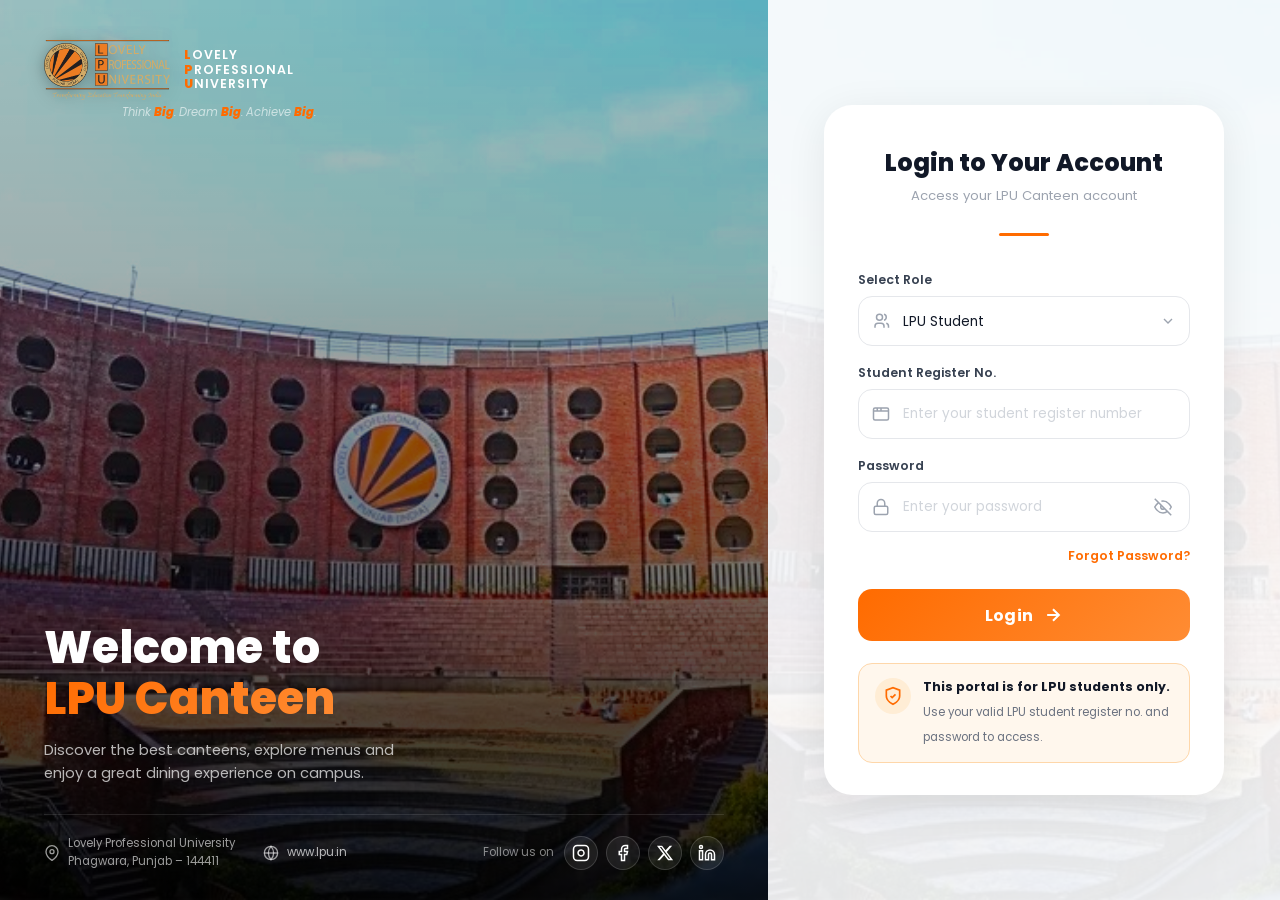
==== index.html @ c1cda1d6 "Make frontend fully responsive across all screens" ====
<!DOCTYPE html>
<html lang="en">
<head>
    <meta charset="UTF-8">
    <meta name="viewport" content="width=device-width, initial-scale=1.0">
    <meta name="description" content="LPU Canteen - Smart digital ordering for campus dining at Lovely Professional University">
    <title>LPU Canteen - Login</title>
    <link rel="preconnect" href="https://fonts.googleapis.com">
    <link rel="preconnect" href="https://fonts.gstatic.com" crossorigin>
    <link href="https://fonts.googleapis.com/css2?family=Poppins:wght@300;400;500;600;700;800;900&display=swap" rel="stylesheet">
    <link rel="stylesheet" href="style.css">
</head>
<body>
    <div class="login-page" id="login-page">

        <!-- ========== LEFT PANEL ========== -->
        <div class="left-panel" id="left-panel">
            <div class="bg-overlay"></div>
            <div class="bg-gradient"></div>

            <div class="left-content">
                <!-- Logo -->
                <div class="lpu-logo fade-in" id="lpu-logo">
                    <img src="lpu-logo.png" alt="LPU Logo" class="logo-img">
                    <div class="logo-text-block">
                        <span class="logo-l"><span class="orange">L</span>OVELY</span>
                        <span class="logo-l"><span class="orange">P</span>ROFESSIONAL</span>
                        <span class="logo-l"><span class="orange">U</span>NIVERSITY</span>
                    </div>
                </div>

                <!-- Tagline -->
                <p class="tagline fade-in delay-1"><em>Think <span class="orange">Big</span>. Dream <span class="orange">Big</span>. Achieve <span class="orange">Big</span>.</em></p>

                <!-- LPU Emblem Center (mobile) -->
                <div class="center-emblem fade-in delay-2">
                    <img src="lpu-logo.png" alt="LPU Emblem" class="emblem-img">
                </div>

                <!-- Hero Text -->
                <div class="hero-text fade-in delay-2">
                    <h1>Welcome to<br><span class="gradient-text">LPU Canteen</span></h1>
                    <p class="hero-sub">Discover the best canteens, explore menus and enjoy a great dining experience on campus.</p>
                </div>



                <!-- Footer -->
                <div class="left-footer fade-in delay-4" id="left-footer">
                    <div class="footer-item">
                        <svg width="16" height="16" viewBox="0 0 24 24" fill="none" stroke="currentColor" stroke-width="2"><path d="M21 10c0 7-9 13-9 13s-9-6-9-13a9 9 0 0 1 18 0z"/><circle cx="12" cy="10" r="3"/></svg>
                        <div>
                            <span>Lovely Professional University</span>
                            <span>Phagwara, Punjab – 144411</span>
                        </div>
                    </div>
                    <div class="footer-item">
                        <svg width="16" height="16" viewBox="0 0 24 24" fill="none" stroke="currentColor" stroke-width="2"><circle cx="12" cy="12" r="10"/><line x1="2" y1="12" x2="22" y2="12"/><path d="M12 2a15.3 15.3 0 0 1 4 10 15.3 15.3 0 0 1-4 10 15.3 15.3 0 0 1-4-10 15.3 15.3 0 0 1 4-10z"/></svg>
                        <a href="https://www.lpu.in" target="_blank">www.lpu.in</a>
                    </div>
                    <div class="footer-social">
                        <span>Follow us on</span>
                        <div class="social-icons">
                            <a href="https://www.instagram.com/lpuuniversity/" target="_blank" aria-label="Instagram" class="social-btn"><svg width="18" height="18" viewBox="0 0 24 24" fill="none" stroke="currentColor" stroke-width="2"><rect x="2" y="2" width="20" height="20" rx="5" ry="5"/><path d="M16 11.37A4 4 0 1 1 12.63 8 4 4 0 0 1 16 11.37z"/><line x1="17.5" y1="6.5" x2="17.51" y2="6.5"/></svg></a>
                            <a href="https://www.facebook.com/LPUUniversity/" target="_blank" aria-label="Facebook" class="social-btn"><svg width="18" height="18" viewBox="0 0 24 24" fill="none" stroke="currentColor" stroke-width="2"><path d="M18 2h-3a5 5 0 0 0-5 5v3H7v4h3v8h4v-8h3l1-4h-4V7a1 1 0 0 1 1-1h3z"/></svg></a>
                            <a href="https://x.com/lpuuniversity" target="_blank" aria-label="X" class="social-btn"><svg width="18" height="18" viewBox="0 0 24 24" fill="currentColor"><path d="M18.244 2.25h3.308l-7.227 8.26 8.502 11.24H16.17l-5.214-6.817L4.99 21.75H1.68l7.73-8.835L1.254 2.25H8.08l4.713 6.231zm-1.161 17.52h1.833L7.084 4.126H5.117z"/></svg></a>
                            <a href="https://www.linkedin.com/school/h.l.-agrawal-b.ed.-college-betul/?originalSubdomain=in" target="_blank" aria-label="LinkedIn" class="social-btn"><svg width="18" height="18" viewBox="0 0 24 24" fill="none" stroke="currentColor" stroke-width="2"><path d="M16 8a6 6 0 0 1 6 6v7h-4v-7a2 2 0 0 0-2-2 2 2 0 0 0-2 2v7h-4v-7a6 6 0 0 1 6-6z"/><rect x="2" y="9" width="4" height="12"/><circle cx="4" cy="4" r="2"/></svg></a>
                        </div>
                    </div>
                </div>
            </div>
        </div>

        <!-- ========== RIGHT PANEL ========== -->
        <div class="right-panel" id="right-panel">
            <!-- Mobile user icon -->
            <div class="mobile-user-icon fade-in">
                <svg width="32" height="32" viewBox="0 0 24 24" fill="none" stroke="#ff6b00" stroke-width="1.5"><path d="M16 21v-2a4 4 0 0 0-4-4H8a4 4 0 0 0-4 4v2"/><circle cx="10" cy="7" r="4"/><path d="M22 21v-2a4 4 0 0 0-3-3.87"/><path d="M16 3.13a4 4 0 0 1 0 7.75"/></svg>
            </div>

            <div class="login-card fade-in delay-1" id="login-card">
                <h2 id="card-heading">Login to Your Account</h2>
                <p class="card-sub">Access your LPU Canteen account</p>
                <div class="heading-underline"><span></span></div>

                <form id="login-form" onsubmit="return handleLogin(event)">
                    <!-- Role -->
                    <div class="form-group" id="role-group">
                        <label for="role">Select Role</label>
                        <div class="input-wrap select-wrap">
                            <span class="field-icon">
                                <svg width="18" height="18" viewBox="0 0 24 24" fill="none" stroke="currentColor" stroke-width="2"><path d="M16 21v-2a4 4 0 0 0-4-4H8a4 4 0 0 0-4 4v2"/><circle cx="10" cy="7" r="4"/><path d="M22 21v-2a4 4 0 0 0-3-3.87"/><path d="M16 3.13a4 4 0 0 1 0 7.75"/></svg>
                            </span>
                            <select id="role">
                                <option value="student" selected>LPU Student</option>
                                <option value="faculty">Faculty</option>
                                <option value="staff">Staff</option>
                            </select>
                            <span class="select-arrow">
                                <svg width="16" height="16" viewBox="0 0 24 24" fill="none" stroke="currentColor" stroke-width="2"><polyline points="6 9 12 15 18 9"/></svg>
                            </span>
                        </div>
                    </div>

                    <!-- Register Number -->
                    <div class="form-group" id="reg-group">
                        <label for="reg-number">Student Register No.</label>
                        <div class="input-wrap">
                            <span class="field-icon">
                                <svg width="18" height="18" viewBox="0 0 24 24" fill="none" stroke="currentColor" stroke-width="2"><rect x="2" y="4" width="20" height="16" rx="2"/><path d="M2 8h20"/><path d="M7 4v4"/><path d="M12 4v4"/></svg>
                            </span>
                            <input type="text" id="reg-number" placeholder="Enter your student register number" autocomplete="username">
                        </div>
                        <span class="error-msg" id="reg-error"></span>
                    </div>

                    <!-- Password -->
                    <div class="form-group" id="pass-group">
                        <label for="password">Password</label>
                        <div class="input-wrap">
                            <span class="field-icon">
                                <svg width="18" height="18" viewBox="0 0 24 24" fill="none" stroke="currentColor" stroke-width="2"><rect x="3" y="11" width="18" height="11" rx="2" ry="2"/><path d="M7 11V7a5 5 0 0 1 10 0v4"/></svg>
                            </span>
                            <input type="password" id="password" placeholder="Enter your password" autocomplete="current-password">
                            <button type="button" class="toggle-pw" id="toggle-pw" aria-label="Toggle password">
                                <svg class="eye-off" width="18" height="18" viewBox="0 0 24 24" fill="none" stroke="currentColor" stroke-width="2"><path d="M17.94 17.94A10.07 10.07 0 0 1 12 20c-7 0-11-8-11-8a18.45 18.45 0 0 1 5.06-5.94"/><path d="M9.9 4.24A9.12 9.12 0 0 1 12 4c7 0 11 8 11 8a18.5 18.5 0 0 1-2.16 3.19m-6.72-1.07a3 3 0 1 1-4.24-4.24"/><line x1="1" y1="1" x2="23" y2="23"/></svg>
                                <svg class="eye-on" width="18" height="18" viewBox="0 0 24 24" fill="none" stroke="currentColor" stroke-width="2" style="display:none"><path d="M1 12s4-8 11-8 11 8 11 8-4 8-11 8-11-8-11-8z"/><circle cx="12" cy="12" r="3"/></svg>
                            </button>
                        </div>
                        <span class="error-msg" id="pass-error"></span>
                    </div>


                    <div class="forgot-row">
                        <a href="#" id="forgot-pw" class="forgot-link">Forgot Password?</a>
                    </div>

                    <!-- Login Button -->
                    <button type="submit" class="login-btn" id="login-btn">
                        <span>Login</span>
                        <svg width="20" height="20" viewBox="0 0 24 24" fill="none" stroke="currentColor" stroke-width="2.5"><line x1="5" y1="12" x2="19" y2="12"/><polyline points="12 5 19 12 12 19"/></svg>
                    </button>
                </form>

                <!-- Security Notice -->
                <div class="security-notice" id="security-notice">
                    <div class="notice-icon">
                        <svg width="20" height="20" viewBox="0 0 24 24" fill="none" stroke="#ff6b00" stroke-width="2"><path d="M12 22s8-4 8-10V5l-8-3-8 3v7c0 6 8 10 8 10z"/><polyline points="9 12 11 14 15 10" stroke="#ff6b00"/></svg>
                    </div>
                    <div>
                        <strong>This portal is for LPU students only.</strong>
                        <span>Use your valid LPU student register no. and password to access.</span>
                    </div>
                </div>
            </div>
        </div>
    </div>

    <script src="script.js"></script>
</body>
</html>
---- style.css ----
/* ===== RESET ===== */
*,*::before,*::after{margin:0;padding:0;box-sizing:border-box}
:root{
  --orange:#ff6b00;--orange-light:#ff8c33;--orange-dark:#e55d00;
  --dark:#0d0d0d;--dark-card:rgba(20,20,20,0.75);
  --white:#ffffff;--gray-50:#f9fafb;--gray-100:#f3f4f6;--gray-200:#e5e7eb;
  --gray-300:#d1d5db;--gray-400:#9ca3af;--gray-500:#6b7280;--gray-700:#374151;--gray-900:#111827;
  --radius:14px;--radius-lg:20px;--radius-xl:28px;
  --shadow-card:0 8px 40px rgba(0,0,0,0.08);
  --transition:0.3s cubic-bezier(.4,0,.2,1);
}
html{font-size:16px;scroll-behavior:smooth}
body{font-family:'Poppins',sans-serif;background:#f5f0eb;color:var(--gray-900);min-height:100vh;overflow-x:hidden}

/* ===== ANIMATIONS ===== */
@keyframes fadeInUp{from{opacity:0;transform:translateY(30px)}to{opacity:1;transform:translateY(0)}}
@keyframes fadeIn{from{opacity:0}to{opacity:1}}
@keyframes float{0%,100%{transform:translateY(0)}50%{transform:translateY(-8px)}}
@keyframes shimmer{0%{background-position:-200% 0}100%{background-position:200% 0}}
@keyframes glow-pulse{0%,100%{box-shadow:0 0 20px rgba(255,107,0,0.2)}50%{box-shadow:0 0 35px rgba(255,107,0,0.45)}}
@keyframes underline-grow{from{width:0}to{width:50px}}
@keyframes shake{0%,100%{transform:translateX(0)}20%{transform:translateX(-6px)}40%{transform:translateX(6px)}60%{transform:translateX(-4px)}80%{transform:translateX(4px)}}

.fade-in{opacity:0;animation:fadeInUp .7s ease forwards}
.delay-1{animation-delay:.15s}
.delay-2{animation-delay:.3s}
.delay-3{animation-delay:.5s}
.delay-4{animation-delay:.7s}

/* ===== PAGE LAYOUT ===== */
.login-page{display:flex;min-height:100vh;width:100%}

/* ===== LEFT PANEL ===== */
.left-panel{
  flex:1;position:relative;overflow:hidden;display:flex;align-items:flex-end;
  min-height:100vh;
}
.left-panel::before{
  content:'';position:absolute;inset:0;z-index:0;
  background:url('lpu-campus.png') center/cover no-repeat;
  filter:saturate(1.3) brightness(1.05);
}
.bg-overlay{position:absolute;inset:0;background:rgba(0,0,0,0.25);z-index:1}
.bg-gradient{position:absolute;inset:0;z-index:2;
  background:linear-gradient(to top,rgba(0,0,0,0.85) 0%,rgba(0,0,0,0.35) 40%,rgba(0,0,0,0.08) 70%,transparent 100%);
}
.left-content{position:relative;z-index:3;width:100%;padding:40px 44px 30px;display:flex;flex-direction:column;min-height:100vh}

/* Logo */
.lpu-logo{display:flex;align-items:center;gap:14px;margin-bottom:6px}
.logo-img{height:60px;width:auto;object-fit:contain;filter:drop-shadow(0 2px 8px rgba(0,0,0,0.3))}
.logo-text-block{display:flex;flex-direction:column;gap:0;line-height:1.2}
.logo-l{font-size:.78rem;font-weight:600;color:var(--white);letter-spacing:.08em}
.orange{color:var(--orange);font-weight:800}
.tagline{font-size:.72rem;color:rgba(255,255,255,0.6);margin-bottom:auto;margin-left:78px;margin-top:-2px}

/* Center emblem (mobile only) */
.center-emblem{display:none}
.emblem-img{height:70px;width:auto;object-fit:contain;filter:drop-shadow(0 4px 15px rgba(255,107,0,0.3))}

/* Hero Text */
.hero-text{margin-top:auto;margin-bottom:28px}
.hero-text h1{font-size:2.8rem;font-weight:800;color:var(--white);line-height:1.15;margin-bottom:14px}
.gradient-text{background:linear-gradient(135deg,var(--orange),var(--orange-light));-webkit-background-clip:text;-webkit-text-fill-color:transparent;background-clip:text}
.hero-sub{font-size:.92rem;color:rgba(255,255,255,0.7);line-height:1.6;max-width:380px}

/* Feature Cards */
.feature-cards{display:flex;gap:14px;margin-bottom:32px}
.feature-card{
  flex:1;padding:20px 16px;text-align:center;
  background:var(--dark-card);backdrop-filter:blur(20px);
  border:1px solid rgba(255,255,255,0.08);border-radius:var(--radius);
  display:flex;flex-direction:column;align-items:center;gap:8px;
  transition:var(--transition);cursor:default;
}
.feature-card:hover{
  border-color:var(--orange);background:rgba(255,107,0,0.08);
  box-shadow:0 0 25px rgba(255,107,0,0.15);transform:translateY(-6px);
}
.fc-icon{color:var(--orange);margin-bottom:2px}
.feature-card strong{font-size:.78rem;font-weight:700;color:var(--white)}
.feature-card span{font-size:.68rem;color:rgba(255,255,255,0.5);line-height:1.4}
.float-card{animation:float 5s ease-in-out infinite}
.float-card:nth-child(2){animation-delay:.8s}
.float-card:nth-child(3){animation-delay:1.6s}

/* Footer */
.left-footer{display:flex;align-items:center;gap:28px;padding-top:20px;border-top:1px solid rgba(255,255,255,0.1);flex-wrap:wrap}
.footer-item{display:flex;align-items:center;gap:8px;color:rgba(255,255,255,0.6);font-size:.72rem}
.footer-item div{display:flex;flex-direction:column;gap:1px}
.footer-item a{color:rgba(255,255,255,0.7);text-decoration:none;transition:var(--transition)}
.footer-item a:hover{color:var(--orange)}
.footer-social{display:flex;align-items:center;gap:10px;margin-left:auto}
.footer-social>span{font-size:.72rem;color:rgba(255,255,255,0.5)}
.social-icons{display:flex;gap:8px}
.social-btn{
  width:34px;height:34px;border-radius:50%;display:flex;align-items:center;justify-content:center;
  background:rgba(255,255,255,0.08);border:1px solid rgba(255,255,255,0.15);
  color:var(--white);transition:var(--transition);text-decoration:none;
}
.social-btn:hover{background:var(--orange);border-color:var(--orange);transform:scale(1.1)}

/* ===== RIGHT PANEL ===== */
.right-panel{
  flex:0 0 40%;display:flex;flex-direction:column;align-items:center;justify-content:center;
  padding:40px 36px;background:var(--gray-50);position:relative;overflow-y:auto;
}
.right-panel::before{
  content:'';position:absolute;inset:0;
  background:url('lpu-campus.png') center/cover no-repeat;
  opacity:0.08;z-index:0;pointer-events:none;
}
.right-panel > *{position:relative;z-index:1}
.mobile-user-icon{display:none}

/* Login Card */
.login-card{
  width:100%;max-width:400px;background:var(--white);border-radius:var(--radius-xl);
  padding:40px 34px 32px;box-shadow:var(--shadow-card);position:relative;
}
.login-card h2{font-size:1.5rem;font-weight:800;color:var(--gray-900);text-align:center;margin-bottom:6px}
.card-sub{font-size:.82rem;color:var(--gray-400);text-align:center;margin-bottom:12px}
.heading-underline{text-align:center;margin-bottom:28px}
.heading-underline span{display:inline-block;width:50px;height:3.5px;background:var(--orange);border-radius:4px;animation:underline-grow .6s ease forwards .5s}

/* Form */
.form-group{margin-bottom:18px}
.form-group label{display:block;font-size:.78rem;font-weight:600;color:var(--gray-700);margin-bottom:7px}
.input-wrap{position:relative;display:flex;align-items:center}
.field-icon{position:absolute;left:14px;color:var(--gray-400);display:flex;z-index:1;pointer-events:none;transition:var(--transition)}
.input-wrap input,.input-wrap select{
  width:100%;height:50px;padding:0 14px 0 44px;font-family:'Poppins',sans-serif;font-size:.85rem;
  color:var(--gray-900);background:var(--white);border:1.5px solid var(--gray-200);
  border-radius:var(--radius);outline:none;transition:var(--transition);appearance:none;-webkit-appearance:none;
}
.input-wrap input::placeholder{color:var(--gray-300)}
.input-wrap input:focus,.input-wrap select:focus{border-color:var(--orange);box-shadow:0 0 0 3px rgba(255,107,0,0.08)}
.input-wrap input:focus~.field-icon,.input-wrap input:focus+.field-icon,
.input-wrap:focus-within .field-icon{color:var(--orange)}
.select-wrap{position:relative}
.select-arrow{position:absolute;right:14px;color:var(--gray-400);pointer-events:none;display:flex}
.error-msg{display:none;font-size:.72rem;color:#ef4444;margin-top:5px;margin-left:2px;font-weight:500}
.error-msg.show{display:block}
.input-wrap.error input,.input-wrap.error select{border-color:#ef4444}
.input-wrap.shake{animation:shake .4s ease}

/* Password toggle */
.toggle-pw{
  position:absolute;right:14px;background:none;border:none;cursor:pointer;
  color:var(--gray-400);display:flex;padding:4px;transition:var(--transition);
}
.toggle-pw:hover{color:var(--gray-500)}


/* Forgot link */
.forgot-row{text-align:right;margin-bottom:22px;margin-top:-8px}
.forgot-link{font-size:.78rem;font-weight:600;color:var(--orange);text-decoration:none;transition:var(--transition)}
.forgot-link:hover{color:var(--orange-dark);text-decoration:underline}

/* Login Button */
.login-btn{
  width:100%;height:52px;display:flex;align-items:center;justify-content:center;gap:10px;
  font-family:'Poppins',sans-serif;font-size:1rem;font-weight:700;color:var(--white);
  background:linear-gradient(135deg,var(--orange),var(--orange-light));
  border:none;border-radius:var(--radius);cursor:pointer;transition:var(--transition);
  position:relative;overflow:hidden;letter-spacing:.02em;
}
.login-btn::before{
  content:'';position:absolute;inset:0;
  background:linear-gradient(90deg,transparent,rgba(255,255,255,0.2),transparent);
  transform:translateX(-100%);transition:.6s ease;
}
.login-btn:hover{transform:translateY(-2px);box-shadow:0 8px 30px rgba(255,107,0,0.35)}
.login-btn:hover::before{transform:translateX(100%)}
.login-btn:active{transform:translateY(0);box-shadow:0 4px 15px rgba(255,107,0,0.25)}
.login-btn.success{background:linear-gradient(135deg,#16a34a,#22c55e)}

/* Security Notice */
.security-notice{
  display:flex;align-items:flex-start;gap:12px;margin-top:22px;
  padding:14px 16px;background:#fff7ed;border:1px solid #fed7aa;
  border-radius:var(--radius);
}
.notice-icon{
  width:36px;height:36px;flex-shrink:0;display:flex;align-items:center;justify-content:center;
  background:#ffedd5;border-radius:50%;
}
.security-notice strong{font-size:.78rem;color:var(--gray-900);display:block;margin-bottom:2px}
.security-notice span{font-size:.72rem;color:var(--gray-500);line-height:1.4}

/* ===== RESPONSIVE — TABLET ===== */
@media(max-width:1080px){
  .right-panel{flex:0 0 40%;padding:30px 28px}
  .left-content{padding:30px 32px 24px}
  .hero-text h1{font-size:2.2rem}
}

/* ===== RESPONSIVE — MOBILE ===== */
@media(max-width:768px){
  .login-page{flex-direction:column}

  /* Left becomes hero */
  .left-panel{min-height:420px;align-items:stretch}
  .left-content{padding:28px 24px 0;min-height:auto;justify-content:flex-start}
  .tagline{margin-left:0;margin-top:4px;margin-bottom:16px}
  .hero-text{margin-top:auto;margin-bottom:0;padding-bottom:30px}
  .hero-text h1{font-size:1.9rem}
  .hero-sub{font-size:.82rem}

  /* Hide desktop-only items */
  .feature-cards,.left-footer{display:none}
  .center-emblem{display:flex;justify-content:center;margin:12px 0}

  /* Right becomes full width */
  .right-panel{
    flex:1;padding:0 20px 30px;
    margin-top:-30px;position:relative;z-index:5;
    background:var(--white);border-radius:var(--radius-xl) var(--radius-xl) 0 0;
    box-shadow:0 -8px 30px rgba(0,0,0,0.1);
  }
  .mobile-user-icon{
    display:flex;justify-content:center;margin-top:-24px;margin-bottom:8px;
  }
  .mobile-user-icon svg{
    width:50px;height:50px;padding:10px;background:var(--white);border-radius:50%;
    box-shadow:0 4px 20px rgba(0,0,0,0.08);border:2px solid var(--gray-100);
  }
  .login-card{box-shadow:none;padding:20px 4px 10px;max-width:100%;border-radius:0}

  /* Show mobile features + footer after card */
  .right-panel::after{content:none}
}

/* ===== MOBILE FEATURES (appended by JS) ===== */
.mobile-features{display:flex;gap:12px;padding:24px 20px 0;flex-wrap:wrap}
.mobile-feature-card{
  flex:1;min-width:90px;padding:18px 10px;text-align:center;
  background:var(--white);border:1.5px solid var(--gray-200);border-radius:var(--radius);
  display:flex;flex-direction:column;align-items:center;gap:8px;
}
.mobile-feature-card .fc-icon{color:var(--orange)}
.mobile-feature-card strong{font-size:.72rem;color:var(--gray-900)}
.mobile-feature-card span{font-size:.62rem;color:var(--gray-400);line-height:1.3}

/* Mobile Footer */
.mobile-footer{
  display:flex;align-items:center;justify-content:space-between;
  padding:20px 20px 24px;margin-top:16px;
  background:var(--gray-900);border-radius:0;
}
.mobile-footer a{color:var(--white);text-decoration:none;font-size:.78rem;display:flex;align-items:center;gap:6px}
.mobile-footer .social-icons{display:flex;gap:6px}
.mobile-footer .social-btn{
  width:34px;height:34px;border-radius:50%;display:flex;align-items:center;justify-content:center;
  background:var(--orange);border:none;color:var(--white);transition:var(--transition);
}
.mobile-footer .social-btn:hover{transform:scale(1.1);background:var(--orange-light)}

@media(max-width:400px){
  .login-card h2{font-size:1.25rem}
  .hero-text h1{font-size:1.6rem}
}

@media(max-width:360px){
  .login-card{padding:16px 12px 10px}
  .login-card h2{font-size:1.15rem}
  .hero-text h1{font-size:1.35rem !important}
  .hero-sub{font-size:0.78rem !important}
  .tagline{font-size:0.65rem}
  .input-wrap input, .input-wrap select{height:44px;font-size:0.8rem;padding:0 10px 0 38px}
  .field-icon{left:12px}
  .login-btn{height:46px;font-size:0.9rem}
}
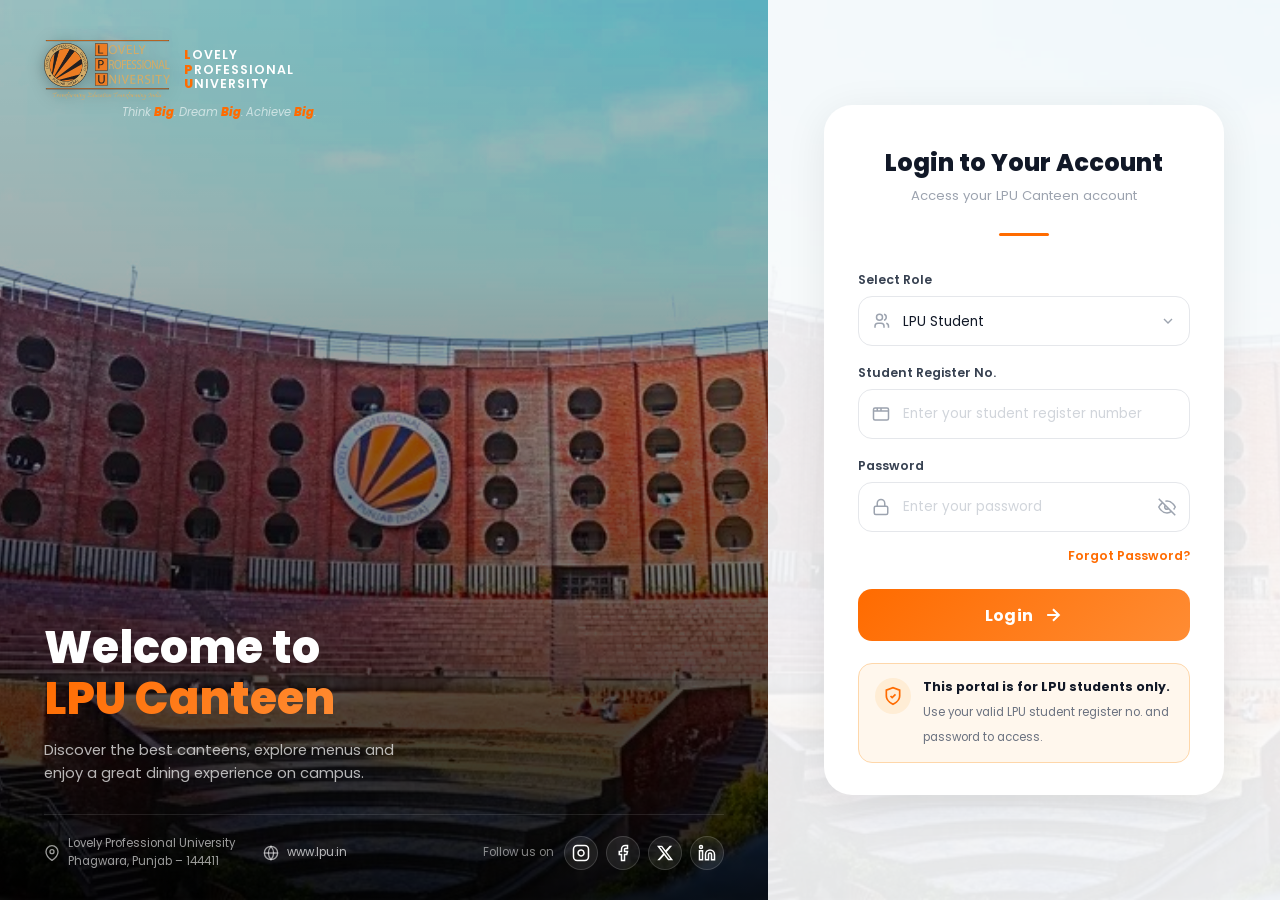
==== commit bdd2d12d: "Make index responsive" ====
--- a/index.html
+++ b/index.html
@@ -8,7 +8,7 @@
     <link rel="preconnect" href="https://fonts.googleapis.com">
     <link rel="preconnect" href="https://fonts.gstatic.com" crossorigin>
     <link href="https://fonts.googleapis.com/css2?family=Poppins:wght@300;400;500;600;700;800;900&display=swap" rel="stylesheet">
-    <link rel="stylesheet" href="style.css">
+    <link rel="stylesheet" href="style.css?v=3">
 </head>
 <body>
     <div class="login-page" id="login-page">
@@ -156,6 +156,6 @@
         </div>
     </div>
 
-    <script src="script.js"></script>
+    <script src="script.js?v=3"></script>
 </body>
 </html>
--- a/style.css
+++ b/style.css
@@ -102,7 +102,7 @@
 
 /* ===== RIGHT PANEL ===== */
 .right-panel{
-  flex:0 0 40%;display:flex;flex-direction:column;align-items:center;justify-content:center;
+  flex:0 0 40%;min-width:350px;display:flex;flex-direction:column;align-items:center;justify-content:center;
   padding:40px 36px;background:var(--gray-50);position:relative;overflow-y:auto;
 }
 .right-panel::before{
@@ -146,10 +146,12 @@
 
 /* Password toggle */
 .toggle-pw{
-  position:absolute;right:14px;background:none;border:none;cursor:pointer;
-  color:var(--gray-400);display:flex;padding:4px;transition:var(--transition);
+  position:absolute;right:0;top:0;height:100%;width:46px;background:none;border:none;cursor:pointer;
+  color:var(--gray-400);display:flex;align-items:center;justify-content:center;transition:var(--transition);
+  z-index:2;
 }
 .toggle-pw:hover{color:var(--gray-500)}
+.input-wrap #password{padding-right:48px}
 
 
 /* Forgot link */
@@ -193,19 +195,22 @@
   .right-panel{flex:0 0 40%;padding:30px 28px}
   .left-content{padding:30px 32px 24px}
   .hero-text h1{font-size:2.2rem}
+  .left-footer{gap:12px;justify-content:space-between}
+  .footer-social{margin-left:0}
 }
 
 /* ===== RESPONSIVE — MOBILE ===== */
-@media(max-width:768px){
+@media(max-width:992px){
   .login-page{flex-direction:column}
 
   /* Left becomes hero */
   .left-panel{min-height:420px;align-items:stretch}
-  .left-content{padding:28px 24px 0;min-height:auto;justify-content:flex-start}
-  .tagline{margin-left:0;margin-top:4px;margin-bottom:16px}
-  .hero-text{margin-top:auto;margin-bottom:0;padding-bottom:30px}
+  .left-content{padding:28px 24px 0;min-height:auto;justify-content:flex-start;align-items:center}
+  .lpu-logo{justify-content:center;width:100%}
+  .tagline{margin-left:0;margin-top:4px;margin-bottom:16px;text-align:center;width:100%}
+  .hero-text{margin-top:auto;margin-bottom:0;padding-bottom:30px;text-align:center;display:flex;flex-direction:column;align-items:center;width:100%}
   .hero-text h1{font-size:1.9rem}
-  .hero-sub{font-size:.82rem}
+  .hero-sub{font-size:.82rem;margin:0 auto}
 
   /* Hide desktop-only items */
   .feature-cards,.left-footer{display:none}
@@ -213,7 +218,7 @@
 
   /* Right becomes full width */
   .right-panel{
-    flex:1;padding:0 20px 30px;
+    flex:1;min-width:0;padding:0 20px 30px;
     margin-top:-30px;position:relative;z-index:5;
     background:var(--white);border-radius:var(--radius-xl) var(--radius-xl) 0 0;
     box-shadow:0 -8px 30px rgba(0,0,0,0.1);
@@ -244,17 +249,23 @@
 
 /* Mobile Footer */
 .mobile-footer{
-  display:flex;align-items:center;justify-content:space-between;
-  padding:20px 20px 24px;margin-top:16px;
-  background:var(--gray-900);border-radius:0;
-}
-.mobile-footer a{color:var(--white);text-decoration:none;font-size:.78rem;display:flex;align-items:center;gap:6px}
-.mobile-footer .social-icons{display:flex;gap:6px}
+  display:flex;flex-direction:column;align-items:center;gap:16px;
+  padding:24px 20px 30px;
+  background:var(--gray-900);border-radius:0;width:100%;text-align:center;
+}
+.mobile-footer-item{display:flex;align-items:center;justify-content:center;gap:8px;color:rgba(255,255,255,0.6);font-size:.78rem}
+.mobile-footer-item div{display:flex;flex-direction:column;gap:1px;text-align:center}
+.mobile-footer-item a{color:rgba(255,255,255,0.7);text-decoration:none;transition:var(--transition);font-size:.78rem}
+.mobile-footer-item a:hover{color:var(--orange)}
+.mobile-footer-social{display:flex;flex-direction:column;align-items:center;gap:10px}
+.mobile-footer-social>span{font-size:.72rem;color:rgba(255,255,255,0.5)}
+.mobile-footer .social-icons{display:flex;gap:8px}
 .mobile-footer .social-btn{
   width:34px;height:34px;border-radius:50%;display:flex;align-items:center;justify-content:center;
-  background:var(--orange);border:none;color:var(--white);transition:var(--transition);
-}
-.mobile-footer .social-btn:hover{transform:scale(1.1);background:var(--orange-light)}
+  background:rgba(255,255,255,0.08);border:1px solid rgba(255,255,255,0.15);
+  color:var(--white);transition:var(--transition);text-decoration:none;
+}
+.mobile-footer .social-btn:hover{background:var(--orange);border-color:var(--orange);transform:scale(1.1)}
 
 @media(max-width:400px){
   .login-card h2{font-size:1.25rem}
@@ -271,3 +282,15 @@
   .field-icon{left:12px}
   .login-btn{height:46px;font-size:0.9rem}
 }
+
+/* ===== ACCESSIBILITY FOCUS ===== */
+.input-wrap input:focus-visible,
+.input-wrap select:focus-visible,
+.login-btn:focus-visible,
+.social-btn:focus-visible,
+.forgot-link:focus-visible,
+.footer-item a:focus-visible,
+.mobile-footer-item a:focus-visible {
+  outline: 3px solid var(--orange);
+  outline-offset: 3px;
+}
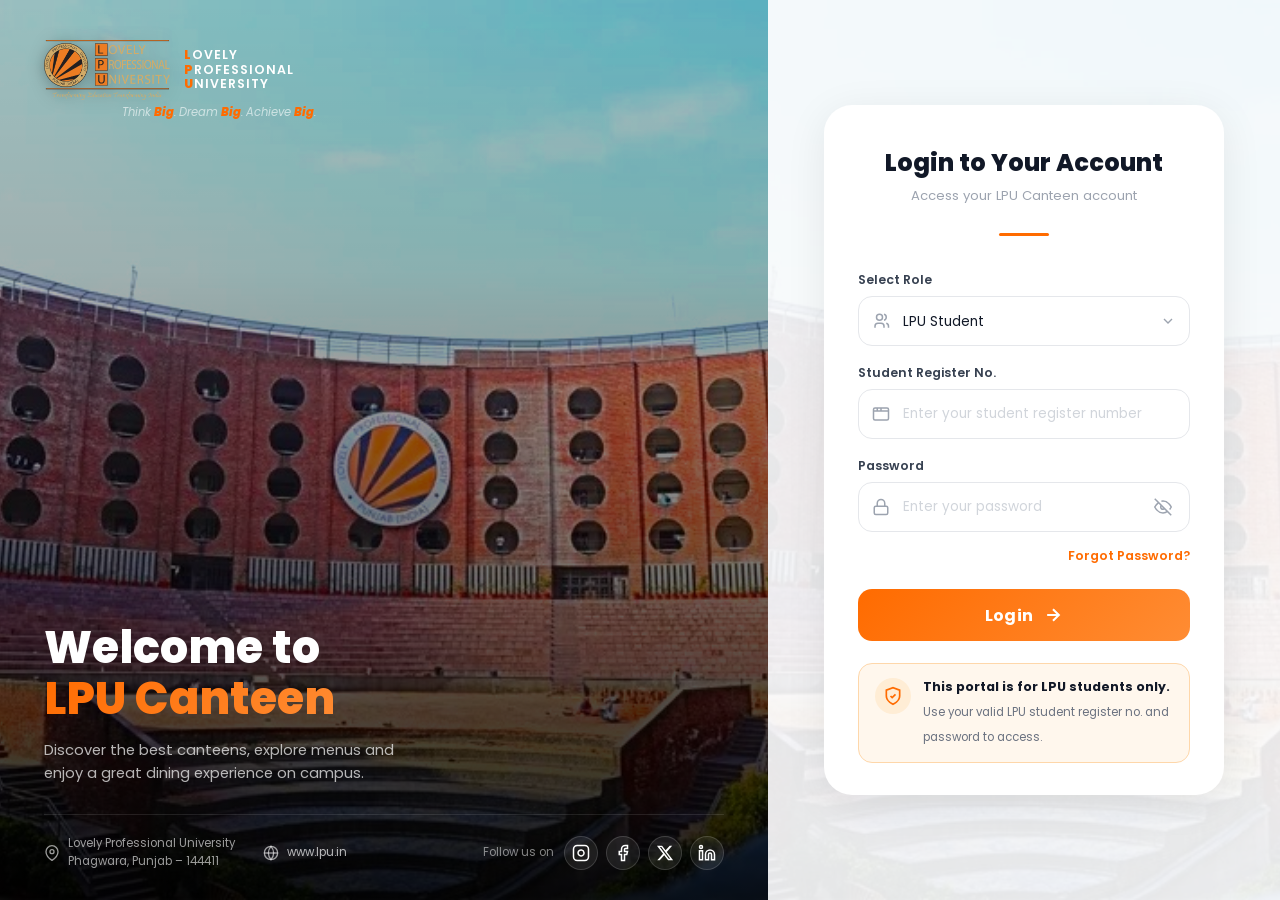
==== commit 964e9f59: "feat: make entire LPU Canteen web app fully responsive and fix mobile navigation bugs" ====
--- a/index.html
+++ b/index.html
@@ -8,7 +8,7 @@
     <link rel="preconnect" href="https://fonts.googleapis.com">
     <link rel="preconnect" href="https://fonts.gstatic.com" crossorigin>
     <link href="https://fonts.googleapis.com/css2?family=Poppins:wght@300;400;500;600;700;800;900&display=swap" rel="stylesheet">
-    <link rel="stylesheet" href="style.css?v=3">
+    <link rel="stylesheet" href="style.css">
 </head>
 <body>
     <div class="login-page" id="login-page">
@@ -156,6 +156,6 @@
         </div>
     </div>
 
-    <script src="script.js?v=3"></script>
+    <script src="script.js"></script>
 </body>
 </html>
--- a/style.css
+++ b/style.css
@@ -102,7 +102,7 @@
 
 /* ===== RIGHT PANEL ===== */
 .right-panel{
-  flex:0 0 40%;min-width:350px;display:flex;flex-direction:column;align-items:center;justify-content:center;
+  flex:0 0 40%;display:flex;flex-direction:column;align-items:center;justify-content:center;
   padding:40px 36px;background:var(--gray-50);position:relative;overflow-y:auto;
 }
 .right-panel::before{
@@ -146,12 +146,10 @@
 
 /* Password toggle */
 .toggle-pw{
-  position:absolute;right:0;top:0;height:100%;width:46px;background:none;border:none;cursor:pointer;
-  color:var(--gray-400);display:flex;align-items:center;justify-content:center;transition:var(--transition);
-  z-index:2;
+  position:absolute;right:14px;background:none;border:none;cursor:pointer;
+  color:var(--gray-400);display:flex;padding:4px;transition:var(--transition);
 }
 .toggle-pw:hover{color:var(--gray-500)}
-.input-wrap #password{padding-right:48px}
 
 
 /* Forgot link */
@@ -191,26 +189,29 @@
 .security-notice span{font-size:.72rem;color:var(--gray-500);line-height:1.4}
 
 /* ===== RESPONSIVE — TABLET ===== */
-@media(max-width:1080px){
-  .right-panel{flex:0 0 40%;padding:30px 28px}
+@media(max-width:1199px){
+  .right-panel{flex:0 0 45%;padding:30px 24px}
   .left-content{padding:30px 32px 24px}
   .hero-text h1{font-size:2.2rem}
-  .left-footer{gap:12px;justify-content:space-between}
-  .footer-social{margin-left:0}
+  .login-card{padding:30px 24px 28px}
+}
+
+@media(max-width:991px){
+  .right-panel{flex:0 0 50%}
+  .login-card{padding:24px 20px 24px}
 }
 
 /* ===== RESPONSIVE — MOBILE ===== */
-@media(max-width:992px){
+@media(max-width:768px){
   .login-page{flex-direction:column}
 
   /* Left becomes hero */
   .left-panel{min-height:420px;align-items:stretch}
-  .left-content{padding:28px 24px 0;min-height:auto;justify-content:flex-start;align-items:center}
-  .lpu-logo{justify-content:center;width:100%}
-  .tagline{margin-left:0;margin-top:4px;margin-bottom:16px;text-align:center;width:100%}
-  .hero-text{margin-top:auto;margin-bottom:0;padding-bottom:30px;text-align:center;display:flex;flex-direction:column;align-items:center;width:100%}
+  .left-content{padding:28px 24px 0;min-height:auto;justify-content:flex-start}
+  .tagline{margin-left:0;margin-top:4px;margin-bottom:16px}
+  .hero-text{margin-top:auto;margin-bottom:0;padding-bottom:30px}
   .hero-text h1{font-size:1.9rem}
-  .hero-sub{font-size:.82rem;margin:0 auto}
+  .hero-sub{font-size:.82rem}
 
   /* Hide desktop-only items */
   .feature-cards,.left-footer{display:none}
@@ -218,7 +219,7 @@
 
   /* Right becomes full width */
   .right-panel{
-    flex:1;min-width:0;padding:0 20px 30px;
+    flex:1;padding:0 20px 30px;
     margin-top:-30px;position:relative;z-index:5;
     background:var(--white);border-radius:var(--radius-xl) var(--radius-xl) 0 0;
     box-shadow:0 -8px 30px rgba(0,0,0,0.1);
@@ -249,23 +250,17 @@
 
 /* Mobile Footer */
 .mobile-footer{
-  display:flex;flex-direction:column;align-items:center;gap:16px;
-  padding:24px 20px 30px;
-  background:var(--gray-900);border-radius:0;width:100%;text-align:center;
-}
-.mobile-footer-item{display:flex;align-items:center;justify-content:center;gap:8px;color:rgba(255,255,255,0.6);font-size:.78rem}
-.mobile-footer-item div{display:flex;flex-direction:column;gap:1px;text-align:center}
-.mobile-footer-item a{color:rgba(255,255,255,0.7);text-decoration:none;transition:var(--transition);font-size:.78rem}
-.mobile-footer-item a:hover{color:var(--orange)}
-.mobile-footer-social{display:flex;flex-direction:column;align-items:center;gap:10px}
-.mobile-footer-social>span{font-size:.72rem;color:rgba(255,255,255,0.5)}
-.mobile-footer .social-icons{display:flex;gap:8px}
+  display:flex;align-items:center;justify-content:space-between;
+  padding:20px 20px 24px;margin-top:16px;
+  background:var(--gray-900);border-radius:0;
+}
+.mobile-footer a{color:var(--white);text-decoration:none;font-size:.78rem;display:flex;align-items:center;gap:6px}
+.mobile-footer .social-icons{display:flex;gap:6px}
 .mobile-footer .social-btn{
   width:34px;height:34px;border-radius:50%;display:flex;align-items:center;justify-content:center;
-  background:rgba(255,255,255,0.08);border:1px solid rgba(255,255,255,0.15);
-  color:var(--white);transition:var(--transition);text-decoration:none;
-}
-.mobile-footer .social-btn:hover{background:var(--orange);border-color:var(--orange);transform:scale(1.1)}
+  background:var(--orange);border:none;color:var(--white);transition:var(--transition);
+}
+.mobile-footer .social-btn:hover{transform:scale(1.1);background:var(--orange-light)}
 
 @media(max-width:400px){
   .login-card h2{font-size:1.25rem}
@@ -282,15 +277,3 @@
   .field-icon{left:12px}
   .login-btn{height:46px;font-size:0.9rem}
 }
-
-/* ===== ACCESSIBILITY FOCUS ===== */
-.input-wrap input:focus-visible,
-.input-wrap select:focus-visible,
-.login-btn:focus-visible,
-.social-btn:focus-visible,
-.forgot-link:focus-visible,
-.footer-item a:focus-visible,
-.mobile-footer-item a:focus-visible {
-  outline: 3px solid var(--orange);
-  outline-offset: 3px;
-}
